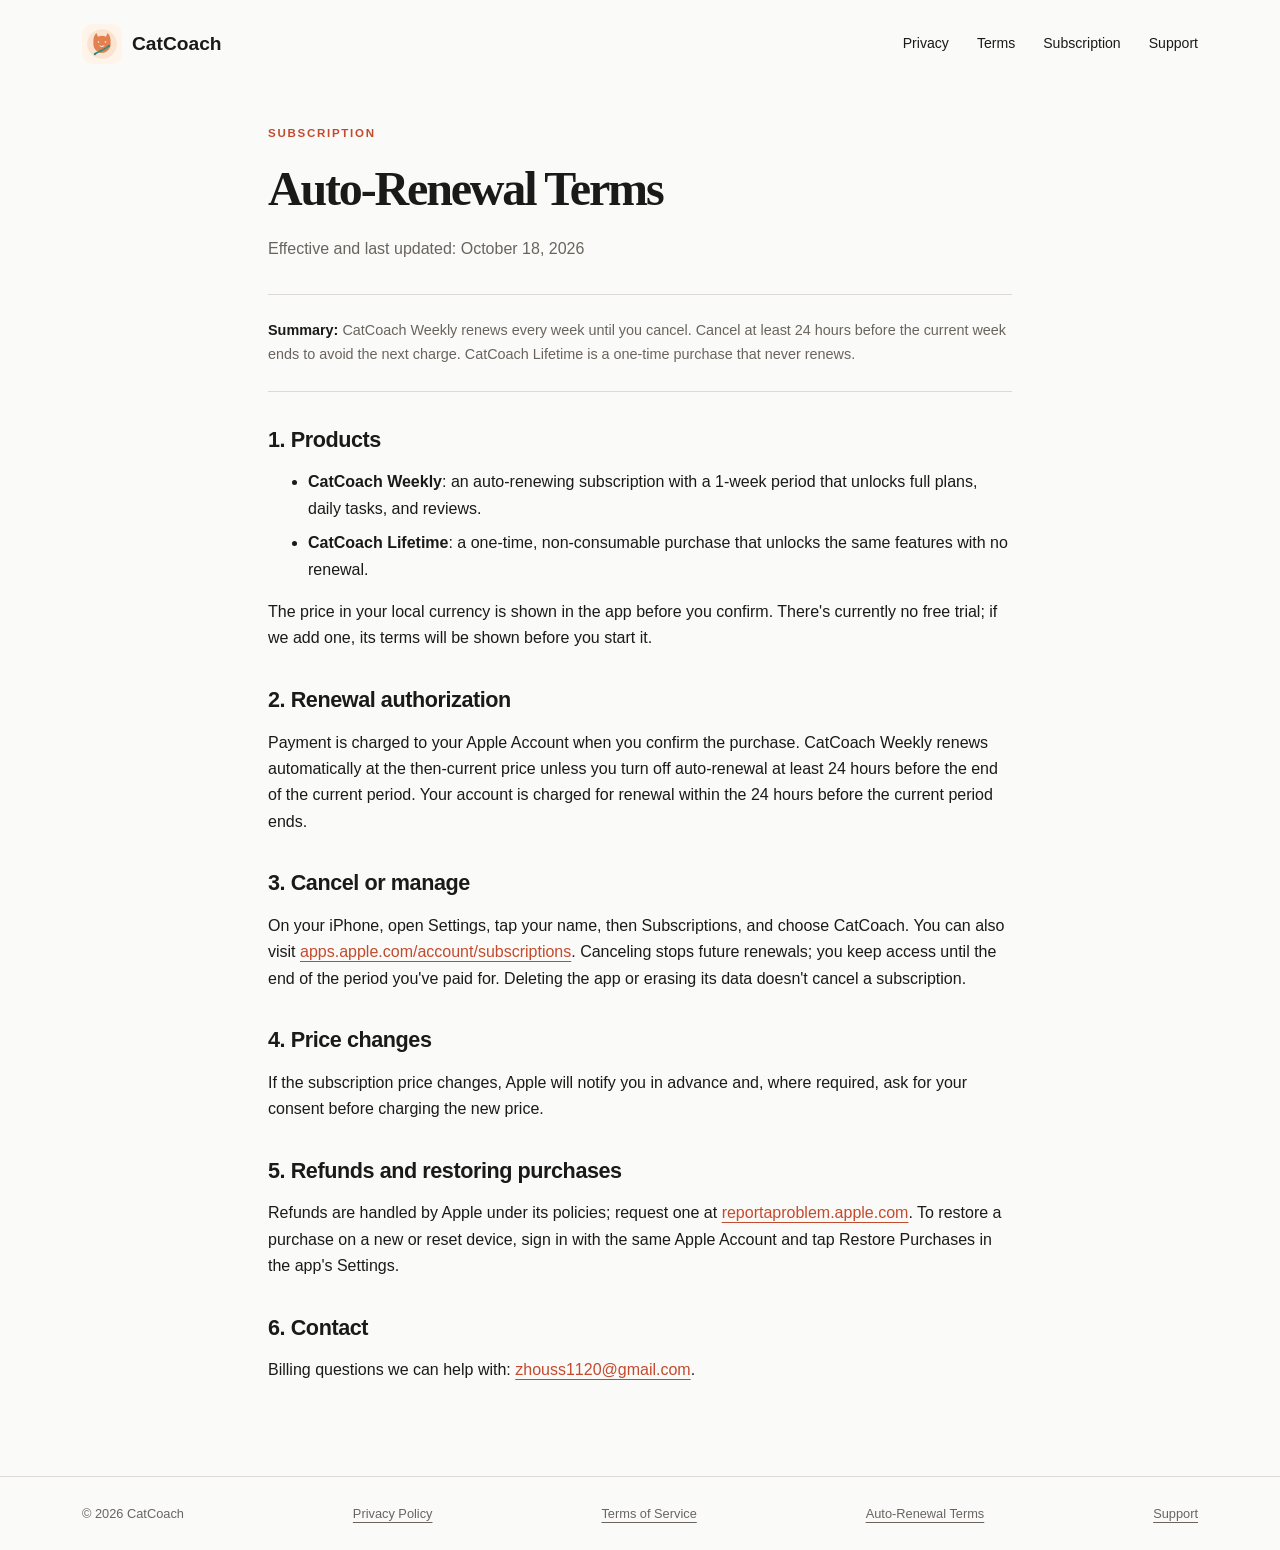
==== auto-renewal.html @ e2188e62 "Publish CatCoach public website and legal pages" ====
<!doctype html>
<html lang="en">
<head>
<meta charset="utf-8">
<meta name="viewport" content="width=device-width, initial-scale=1">
<meta name="theme-color" content="#FAFAF8">
<title>Auto-Renewal Terms: CatCoach</title>
<link rel="icon" href="assets/catcoach-icon.svg" type="image/svg+xml">
<link rel="stylesheet" href="styles.css">
</head>
<body>
<header class="site-header">
  <a class="brand" href="index.html"><img src="assets/catcoach-icon.svg" alt="" width="40" height="40"><span>CatCoach</span></a>
  <nav class="site-nav" aria-label="Site"><a href="privacy.html">Privacy</a><a href="terms.html">Terms</a><a href="auto-renewal.html">Subscription</a><a href="index.html#support">Support</a></nav>
</header>
<main>
  <p class="eyebrow">Subscription</p>
  <h1>Auto-Renewal Terms</h1>
  <p class="meta">Effective and last updated: October 18, 2026</p>
  <div class="notice"><strong>Summary:</strong> CatCoach Weekly renews every week until you cancel. Cancel at least 24 hours before the current week ends to avoid the next charge. CatCoach Lifetime is a one-time purchase that never renews.</div>

  <h2>1. Products</h2>
  <ul>
    <li><strong>CatCoach Weekly</strong>: an auto-renewing subscription with a 1-week period that unlocks full plans, daily tasks, and reviews.</li>
    <li><strong>CatCoach Lifetime</strong>: a one-time, non-consumable purchase that unlocks the same features with no renewal.</li>
  </ul>
  <p>The price in your local currency is shown in the app before you confirm. There's currently no free trial; if we add one, its terms will be shown before you start it.</p>

  <h2>2. Renewal authorization</h2>
  <p>Payment is charged to your Apple Account when you confirm the purchase. CatCoach Weekly renews automatically at the then-current price unless you turn off auto-renewal at least 24 hours before the end of the current period. Your account is charged for renewal within the 24 hours before the current period ends.</p>

  <h2>3. Cancel or manage</h2>
  <p>On your iPhone, open Settings, tap your name, then Subscriptions, and choose CatCoach. You can also visit <a href="https://apps.apple.com/account/subscriptions">apps.apple.com/account/subscriptions</a>. Canceling stops future renewals; you keep access until the end of the period you've paid for. Deleting the app or erasing its data doesn't cancel a subscription.</p>

  <h2>4. Price changes</h2>
  <p>If the subscription price changes, Apple will notify you in advance and, where required, ask for your consent before charging the new price.</p>

  <h2>5. Refunds and restoring purchases</h2>
  <p>Refunds are handled by Apple under its policies; request one at <a href="https://reportaproblem.apple.com">reportaproblem.apple.com</a>. To restore a purchase on a new or reset device, sign in with the same Apple Account and tap Restore Purchases in the app's Settings.</p>

  <h2>6. Contact</h2>
  <p>Billing questions we can help with: <a href="mailto:zhouss1120@gmail.com">zhouss1120@gmail.com</a>.</p>
</main>
<footer class="site-footer"><div><span>© 2026 CatCoach</span><a href="privacy.html">Privacy Policy</a><a href="terms.html">Terms of Service</a><a href="auto-renewal.html">Auto-Renewal Terms</a><a href="index.html#support">Support</a></div></footer>
</body>
</html>
---- styles.css ----
:root{--bg:#fafaf8;--surface:#f2efea;--ink:#1a1a1a;--muted:#69645e;--accent:#c44a2e;--line:#ded9d3;--soft:#f5e8df;color-scheme:light dark;font-family:-apple-system,BlinkMacSystemFont,"Segoe UI",sans-serif;color:var(--ink);background:var(--bg);line-height:1.65}
*{box-sizing:border-box}html{scroll-behavior:smooth;scroll-padding-top:24px}body{margin:0}a{color:var(--accent);text-underline-offset:4px}a:focus-visible,summary:focus-visible{outline:3px solid var(--accent);outline-offset:5px}img{max-width:100%;display:block}h1,h2{font-family:Georgia,"Times New Roman",serif;letter-spacing:-.045em;line-height:1.1}h1{font-size:clamp(2.6rem,5vw,4rem);margin:20px 0}h2{font-size:clamp(1.9rem,3vw,2.7rem);margin:18px 0}h3{line-height:1.3;font-size:1.12rem;font-weight:600}p{margin:12px 0}li{margin:8px 0}.muted,.meta{color:var(--muted)}.eyebrow{font-size:.72rem;font-weight:650;letter-spacing:.15em;text-transform:uppercase;color:var(--accent);margin:0 0 14px}.site-header{max-width:1180px;margin:auto;padding:24px 32px;display:flex;justify-content:space-between;align-items:center;gap:20px}.brand{display:flex;align-items:center;gap:10px;text-decoration:none;color:var(--ink);font-weight:700;font-size:1.2rem}.brand img{border-radius:10px}.site-nav{display:flex;gap:28px;flex-wrap:wrap}.site-nav a{font-size:.88rem;color:var(--ink);text-decoration:none}.site-nav a:hover{color:var(--accent)}main{max-width:800px;margin:auto;padding:36px 28px 80px}main>h2{font-family:inherit;letter-spacing:-.02em;font-size:1.35rem;margin-top:36px}main>h1{font-size:3rem}.home{max-width:1180px;padding:32px 32px 80px}.home-hero{display:grid;grid-template-columns:1.05fr 1fr;gap:64px;align-items:center;padding:20px 0 80px}.home-hero h1{font-size:clamp(3.5rem,5.5vw,4.6rem);margin:20px 0 24px}.lead{font-size:1.12rem;color:var(--muted);max-width:450px}.button{display:inline-flex;gap:40px;align-items:center;justify-content:space-between;background:var(--accent);color:#fff;text-decoration:none;font-size:.95rem;font-weight:600;border-radius:12px;padding:15px 22px;margin-top:22px}.availability{font-size:.75rem;color:var(--muted);margin-top:14px}.hero-photo{margin:0;position:relative;overflow:hidden;border-radius:26px;background:var(--surface)}.hero-photo img{width:100%;height:490px;object-fit:cover;object-position:50% 24%}.hero-photo figcaption{position:absolute;bottom:0;left:0;right:0;color:#fff;padding:50px 24px 20px;background:linear-gradient(transparent,rgba(0,0,0,.65));font-size:.85rem}.intro{padding:56px 0 64px;border-top:1px solid var(--line)}.steps{display:grid;grid-template-columns:repeat(3,1fr);gap:40px;margin-top:40px}.step-number{font-family:Georgia,serif;font-size:2rem;color:var(--accent)}.steps p{color:var(--muted);font-size:.95rem}.split-section{display:grid;grid-template-columns:1fr 1fr;gap:80px;padding:64px 0;border-top:1px solid var(--line)}.behavior-list{list-style:none;padding:0;margin:0}.behavior-list li{border-bottom:1px solid var(--line);padding:12px 0;margin:0;font-size:1.1rem}.privacy-note{background:var(--surface);border-radius:24px;padding:44px;max-width:100%}.privacy-note p:not(.eyebrow){max-width:720px;color:var(--muted)}.notice{padding:24px 0;margin:32px 0;border-top:1px solid var(--line);border-bottom:1px solid var(--line);color:var(--muted);font-size:.9rem}.notice strong{color:var(--ink)}.contact-section{padding:40px 0}.contact-email{font-size:clamp(1.1rem,3vw,1.7rem);overflow-wrap:anywhere}.faq{margin-top:32px}.faq h2{margin-bottom:28px}details{border-top:1px solid var(--line);padding:18px 0}summary{cursor:pointer;font-weight:600;min-height:32px}details p{color:var(--muted)}.site-footer{border-top:1px solid var(--line);color:var(--muted);font-size:.8rem}.site-footer>div{max-width:1180px;margin:auto;padding:26px 32px;display:flex;gap:24px;justify-content:space-between;flex-wrap:wrap}.site-footer nav{display:flex;gap:22px;flex-wrap:wrap}.site-footer a{color:var(--muted)}
@media(max-width:720px){.site-header{padding:20px;align-items:flex-start}.site-nav{gap:14px;justify-content:flex-end}.site-nav a{font-size:.78rem}.home{padding:20px}.home-hero{grid-template-columns:1fr;gap:28px;padding:16px 0 48px}.home-hero h1{font-size:3rem}.hero-photo img{height:380px}.steps{grid-template-columns:1fr;gap:22px}.steps article{border-bottom:1px solid var(--line);padding-bottom:16px}.split-section{grid-template-columns:1fr;gap:20px;padding:40px 0}.privacy-note{padding:28px}.intro{padding:40px 0}.site-footer>div{padding:24px 20px}.site-footer nav{gap:16px}main>h1{font-size:2.5rem}}
@media(prefers-color-scheme:dark){:root{--bg:#1b1917;--surface:#26221f;--ink:#f4f0ea;--muted:#b7aea5;--accent:#f08a66;--line:#514942;--soft:#33271f}.button{background:#c44a2e}}
@media(prefers-reduced-motion:reduce){html{scroll-behavior:auto}}
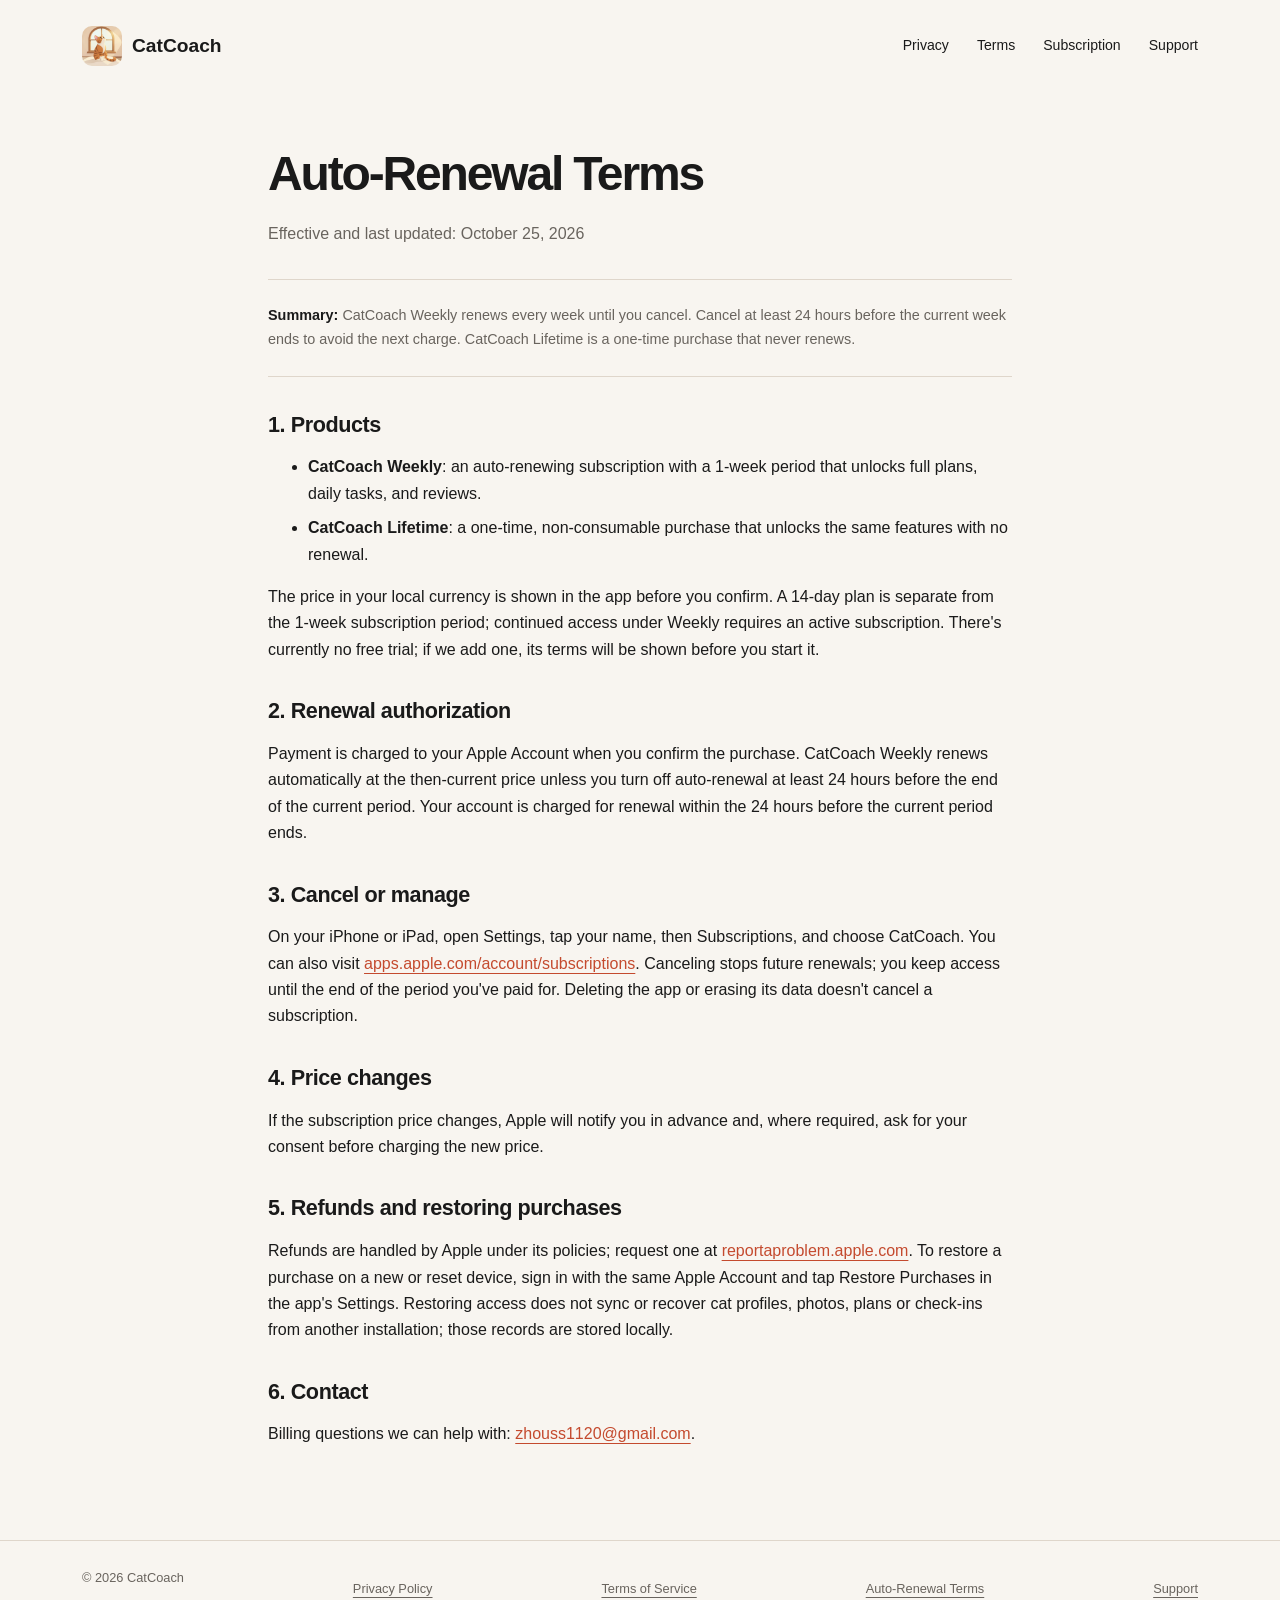
==== commit 8dfa7a41: "Refresh approved artwork, current app flow and legal disclosures" ====
--- a/auto-renewal.html
+++ b/auto-renewal.html
@@ -3,20 +3,20 @@
 <head>
 <meta charset="utf-8">
 <meta name="viewport" content="width=device-width, initial-scale=1">
-<meta name="theme-color" content="#FAFAF8">
+<meta name="theme-color" content="#F8F5F0">
 <title>Auto-Renewal Terms: CatCoach</title>
-<link rel="icon" href="assets/catcoach-icon.svg" type="image/svg+xml">
+<link rel="icon" href="assets/catcoach-a4.png" type="image/png">
+<link rel="apple-touch-icon" href="assets/apple-touch-icon.png" sizes="180x180">
 <link rel="stylesheet" href="styles.css">
 </head>
 <body>
 <header class="site-header">
-  <a class="brand" href="index.html"><img src="assets/catcoach-icon.svg" alt="" width="40" height="40"><span>CatCoach</span></a>
+  <a class="brand" href="index.html"><img src="assets/catcoach-a4.png" alt="" width="40" height="40"><span>CatCoach</span></a>
   <nav class="site-nav" aria-label="Site"><a href="privacy.html">Privacy</a><a href="terms.html">Terms</a><a href="auto-renewal.html">Subscription</a><a href="index.html#support">Support</a></nav>
 </header>
 <main>
-  <p class="eyebrow">Subscription</p>
   <h1>Auto-Renewal Terms</h1>
-  <p class="meta">Effective and last updated: October 18, 2026</p>
+  <p class="meta">Effective and last updated: October 25, 2026</p>
   <div class="notice"><strong>Summary:</strong> CatCoach Weekly renews every week until you cancel. Cancel at least 24 hours before the current week ends to avoid the next charge. CatCoach Lifetime is a one-time purchase that never renews.</div>
 
   <h2>1. Products</h2>
@@ -24,19 +24,19 @@
     <li><strong>CatCoach Weekly</strong>: an auto-renewing subscription with a 1-week period that unlocks full plans, daily tasks, and reviews.</li>
     <li><strong>CatCoach Lifetime</strong>: a one-time, non-consumable purchase that unlocks the same features with no renewal.</li>
   </ul>
-  <p>The price in your local currency is shown in the app before you confirm. There's currently no free trial; if we add one, its terms will be shown before you start it.</p>
+  <p>The price in your local currency is shown in the app before you confirm. A 14-day plan is separate from the 1-week subscription period; continued access under Weekly requires an active subscription. There's currently no free trial; if we add one, its terms will be shown before you start it.</p>
 
   <h2>2. Renewal authorization</h2>
   <p>Payment is charged to your Apple Account when you confirm the purchase. CatCoach Weekly renews automatically at the then-current price unless you turn off auto-renewal at least 24 hours before the end of the current period. Your account is charged for renewal within the 24 hours before the current period ends.</p>
 
   <h2>3. Cancel or manage</h2>
-  <p>On your iPhone, open Settings, tap your name, then Subscriptions, and choose CatCoach. You can also visit <a href="https://apps.apple.com/account/subscriptions">apps.apple.com/account/subscriptions</a>. Canceling stops future renewals; you keep access until the end of the period you've paid for. Deleting the app or erasing its data doesn't cancel a subscription.</p>
+  <p>On your iPhone or iPad, open Settings, tap your name, then Subscriptions, and choose CatCoach. You can also visit <a href="https://apps.apple.com/account/subscriptions">apps.apple.com/account/subscriptions</a>. Canceling stops future renewals; you keep access until the end of the period you've paid for. Deleting the app or erasing its data doesn't cancel a subscription.</p>
 
   <h2>4. Price changes</h2>
   <p>If the subscription price changes, Apple will notify you in advance and, where required, ask for your consent before charging the new price.</p>
 
   <h2>5. Refunds and restoring purchases</h2>
-  <p>Refunds are handled by Apple under its policies; request one at <a href="https://reportaproblem.apple.com">reportaproblem.apple.com</a>. To restore a purchase on a new or reset device, sign in with the same Apple Account and tap Restore Purchases in the app's Settings.</p>
+  <p>Refunds are handled by Apple under its policies; request one at <a href="https://reportaproblem.apple.com">reportaproblem.apple.com</a>. To restore a purchase on a new or reset device, sign in with the same Apple Account and tap Restore Purchases in the app's Settings. Restoring access does not sync or recover cat profiles, photos, plans or check-ins from another installation; those records are stored locally.</p>
 
   <h2>6. Contact</h2>
   <p>Billing questions we can help with: <a href="mailto:zhouss1120@gmail.com">zhouss1120@gmail.com</a>.</p>
--- a/styles.css
+++ b/styles.css
@@ -1,5 +1,12 @@
-:root{--bg:#fafaf8;--surface:#f2efea;--ink:#1a1a1a;--muted:#69645e;--accent:#c44a2e;--line:#ded9d3;--soft:#f5e8df;color-scheme:light dark;font-family:-apple-system,BlinkMacSystemFont,"Segoe UI",sans-serif;color:var(--ink);background:var(--bg);line-height:1.65}
-*{box-sizing:border-box}html{scroll-behavior:smooth;scroll-padding-top:24px}body{margin:0}a{color:var(--accent);text-underline-offset:4px}a:focus-visible,summary:focus-visible{outline:3px solid var(--accent);outline-offset:5px}img{max-width:100%;display:block}h1,h2{font-family:Georgia,"Times New Roman",serif;letter-spacing:-.045em;line-height:1.1}h1{font-size:clamp(2.6rem,5vw,4rem);margin:20px 0}h2{font-size:clamp(1.9rem,3vw,2.7rem);margin:18px 0}h3{line-height:1.3;font-size:1.12rem;font-weight:600}p{margin:12px 0}li{margin:8px 0}.muted,.meta{color:var(--muted)}.eyebrow{font-size:.72rem;font-weight:650;letter-spacing:.15em;text-transform:uppercase;color:var(--accent);margin:0 0 14px}.site-header{max-width:1180px;margin:auto;padding:24px 32px;display:flex;justify-content:space-between;align-items:center;gap:20px}.brand{display:flex;align-items:center;gap:10px;text-decoration:none;color:var(--ink);font-weight:700;font-size:1.2rem}.brand img{border-radius:10px}.site-nav{display:flex;gap:28px;flex-wrap:wrap}.site-nav a{font-size:.88rem;color:var(--ink);text-decoration:none}.site-nav a:hover{color:var(--accent)}main{max-width:800px;margin:auto;padding:36px 28px 80px}main>h2{font-family:inherit;letter-spacing:-.02em;font-size:1.35rem;margin-top:36px}main>h1{font-size:3rem}.home{max-width:1180px;padding:32px 32px 80px}.home-hero{display:grid;grid-template-columns:1.05fr 1fr;gap:64px;align-items:center;padding:20px 0 80px}.home-hero h1{font-size:clamp(3.5rem,5.5vw,4.6rem);margin:20px 0 24px}.lead{font-size:1.12rem;color:var(--muted);max-width:450px}.button{display:inline-flex;gap:40px;align-items:center;justify-content:space-between;background:var(--accent);color:#fff;text-decoration:none;font-size:.95rem;font-weight:600;border-radius:12px;padding:15px 22px;margin-top:22px}.availability{font-size:.75rem;color:var(--muted);margin-top:14px}.hero-photo{margin:0;position:relative;overflow:hidden;border-radius:26px;background:var(--surface)}.hero-photo img{width:100%;height:490px;object-fit:cover;object-position:50% 24%}.hero-photo figcaption{position:absolute;bottom:0;left:0;right:0;color:#fff;padding:50px 24px 20px;background:linear-gradient(transparent,rgba(0,0,0,.65));font-size:.85rem}.intro{padding:56px 0 64px;border-top:1px solid var(--line)}.steps{display:grid;grid-template-columns:repeat(3,1fr);gap:40px;margin-top:40px}.step-number{font-family:Georgia,serif;font-size:2rem;color:var(--accent)}.steps p{color:var(--muted);font-size:.95rem}.split-section{display:grid;grid-template-columns:1fr 1fr;gap:80px;padding:64px 0;border-top:1px solid var(--line)}.behavior-list{list-style:none;padding:0;margin:0}.behavior-list li{border-bottom:1px solid var(--line);padding:12px 0;margin:0;font-size:1.1rem}.privacy-note{background:var(--surface);border-radius:24px;padding:44px;max-width:100%}.privacy-note p:not(.eyebrow){max-width:720px;color:var(--muted)}.notice{padding:24px 0;margin:32px 0;border-top:1px solid var(--line);border-bottom:1px solid var(--line);color:var(--muted);font-size:.9rem}.notice strong{color:var(--ink)}.contact-section{padding:40px 0}.contact-email{font-size:clamp(1.1rem,3vw,1.7rem);overflow-wrap:anywhere}.faq{margin-top:32px}.faq h2{margin-bottom:28px}details{border-top:1px solid var(--line);padding:18px 0}summary{cursor:pointer;font-weight:600;min-height:32px}details p{color:var(--muted)}.site-footer{border-top:1px solid var(--line);color:var(--muted);font-size:.8rem}.site-footer>div{max-width:1180px;margin:auto;padding:26px 32px;display:flex;gap:24px;justify-content:space-between;flex-wrap:wrap}.site-footer nav{display:flex;gap:22px;flex-wrap:wrap}.site-footer a{color:var(--muted)}
-@media(max-width:720px){.site-header{padding:20px;align-items:flex-start}.site-nav{gap:14px;justify-content:flex-end}.site-nav a{font-size:.78rem}.home{padding:20px}.home-hero{grid-template-columns:1fr;gap:28px;padding:16px 0 48px}.home-hero h1{font-size:3rem}.hero-photo img{height:380px}.steps{grid-template-columns:1fr;gap:22px}.steps article{border-bottom:1px solid var(--line);padding-bottom:16px}.split-section{grid-template-columns:1fr;gap:20px;padding:40px 0}.privacy-note{padding:28px}.intro{padding:40px 0}.site-footer>div{padding:24px 20px}.site-footer nav{gap:16px}main>h1{font-size:2.5rem}}
-@media(prefers-color-scheme:dark){:root{--bg:#1b1917;--surface:#26221f;--ink:#f4f0ea;--muted:#b7aea5;--accent:#f08a66;--line:#514942;--soft:#33271f}.button{background:#c44a2e}}
+:root{--bg:#f8f5f0;--surface:#efe8de;--ink:#1a1a1a;--muted:#69645e;--accent:#c44a2e;--line:#dfd6cb;--soft:#f5e8df;color-scheme:light dark;font-family:-apple-system,BlinkMacSystemFont,"Segoe UI",sans-serif;color:var(--ink);background:var(--bg);line-height:1.65}
+*{box-sizing:border-box}html{scroll-behavior:smooth;scroll-padding-top:24px}body{margin:0}a{color:var(--accent);text-underline-offset:4px}a:focus-visible,summary:focus-visible{outline:3px solid var(--accent);outline-offset:5px}img{max-width:100%;display:block}h1,h2{text-wrap:balance;font-weight:650;letter-spacing:-.045em;line-height:1.1}h1{font-size:clamp(2.6rem,5vw,4rem);margin:20px 0}h2{font-size:clamp(1.9rem,3vw,2.7rem);margin:18px 0}h3{line-height:1.3;font-size:1.12rem;font-weight:600}p{margin:12px 0}li{margin:8px 0}.muted,.meta{color:var(--muted)}.eyebrow{font-size:.72rem;font-weight:650;letter-spacing:.15em;text-transform:uppercase;color:var(--accent);margin:0 0 14px}.site-header{max-width:1180px;margin:auto;padding:24px 32px;display:flex;justify-content:space-between;align-items:center;gap:20px}.brand{flex-shrink:0;display:flex;align-items:center;gap:10px;text-decoration:none;color:var(--ink);font-weight:700;font-size:1.2rem}.brand img{border-radius:10px}.site-nav{display:flex;gap:28px;flex-wrap:wrap}.site-nav a{display:inline-flex;align-items:center;min-height:44px;font-size:.88rem;color:var(--ink);text-decoration:none}.site-nav a:hover{color:var(--accent)}main{max-width:800px;margin:auto;padding:36px 28px 80px}main>h2{font-family:inherit;letter-spacing:-.02em;font-size:1.35rem;margin-top:36px}main>h1{font-size:3rem}.home{max-width:1180px;padding:32px 32px 80px}.home-hero{display:grid;grid-template-columns:1.05fr 1fr;gap:64px;align-items:center;padding:20px 0 80px}.home-hero h1{font-size:clamp(3.5rem,5.5vw,4.6rem);margin:20px 0 24px}.lead{font-size:1.12rem;color:var(--muted);max-width:450px}.button{min-height:54px;box-shadow:inset 0 0 0 1px #ffffff40,0 6px 18px #c44a2e18;display:inline-flex;gap:40px;align-items:center;justify-content:space-between;background:var(--accent);color:#fff;text-decoration:none;font-size:.95rem;font-weight:600;border-radius:16px;padding:15px 22px;margin-top:22px}.availability{font-size:.75rem;color:var(--muted);margin-top:14px}.hero-art{margin:0;position:relative;overflow:hidden;border-radius:26px;background:var(--surface)}.hero-art img{width:100%;height:auto;aspect-ratio:1.1;object-fit:cover}.hero-art figcaption{position:absolute;bottom:0;left:0;right:0;color:#fff;padding:50px 24px 20px;background:linear-gradient(transparent,rgba(0,0,0,.65));font-size:.85rem}.intro{padding:56px 0 64px;border-top:1px solid var(--line)}.steps{display:grid;grid-template-columns:repeat(3,1fr);gap:40px;margin-top:40px}.step-number{font-weight:600;font-size:2rem;color:var(--accent)}.steps p{color:var(--muted);font-size:.95rem}.split-section{display:grid;grid-template-columns:1fr 1fr;gap:80px;padding:64px 0;border-top:1px solid var(--line)}.behavior-list{list-style:none;padding:0;margin:0}.behavior-list li{border-bottom:1px solid var(--line);padding:12px 0;margin:0;font-size:1.1rem}.privacy-note{background:var(--surface);border-radius:24px;padding:44px;max-width:100%}.privacy-note p:not(.eyebrow){max-width:720px;color:var(--muted)}.notice{padding:24px 0;margin:32px 0;border-top:1px solid var(--line);border-bottom:1px solid var(--line);color:var(--muted);font-size:.9rem}.notice strong{color:var(--ink)}.contact-section{padding:40px 0}.contact-email{font-size:clamp(1.1rem,3vw,1.7rem);overflow-wrap:anywhere}.faq{margin-top:32px}.faq h2{margin-bottom:28px}details{border-top:1px solid var(--line);padding:18px 0}summary{cursor:pointer;font-weight:600;min-height:44px}details p{color:var(--muted)}.site-footer{border-top:1px solid var(--line);color:var(--muted);font-size:.8rem}.site-footer>div{max-width:1180px;margin:auto;padding:26px 32px;display:flex;gap:24px;justify-content:space-between;flex-wrap:wrap}.site-footer nav{display:flex;gap:22px;flex-wrap:wrap}.site-footer a{display:inline-flex;align-items:center;min-height:44px;color:var(--muted)}
+@media(max-width:720px){.site-header{padding:20px;align-items:flex-start}.site-nav{gap:14px;justify-content:flex-end}.site-nav a{display:inline-flex;align-items:center;min-height:44px;font-size:.78rem}.home{padding:20px}.home-hero{grid-template-columns:1fr;gap:28px;padding:16px 0 48px}.home-hero h1{font-size:3rem}.hero-art img{height:auto;aspect-ratio:1.25}.steps{grid-template-columns:1fr;gap:22px}.steps article{border-bottom:1px solid var(--line);padding-bottom:16px}.split-section{grid-template-columns:1fr;gap:20px;padding:40px 0}.privacy-note{padding:28px}.intro{padding:40px 0}.site-footer>div{padding:24px 20px}.site-footer nav{gap:16px}main>h1{font-size:2.5rem}}
+@media(prefers-color-scheme:dark){:root{--bg:#1b1917;--surface:#26221f;--ink:#f4f0ea;--muted:#b7aea5;--accent:#f08a66;--line:#514942;--soft:#33271f}.button{min-height:54px;box-shadow:inset 0 0 0 1px #ffffff40,0 6px 18px #c44a2e18;background:#c44a2e}}
 @media(prefers-reduced-motion:reduce){html{scroll-behavior:auto}}
+
+.app-preview{display:grid;grid-template-columns:repeat(3,1fr);gap:24px;padding-bottom:56px}.app-preview figure{margin:0;overflow:hidden;border-radius:22px;border:1px solid var(--line)}.app-preview img{width:100%;height:auto;aspect-ratio:600/1304;object-fit:cover}
+@media(max-width:720px){.app-preview{gap:12px;padding-bottom:36px}.app-preview figure{border-radius:12px}.brand{font-size:1.05rem;gap:8px}.brand img{width:36px;height:36px}.site-header{gap:14px}.site-nav{gap:2px 14px}.home-hero h1{font-size:clamp(2.75rem,10vw,3.4rem)}}
+@media(max-width:420px){.app-preview{grid-template-columns:1fr;gap:20px;max-width:320px;margin:auto}.home-hero h1{font-size:2.8rem}.site-nav{max-width:180px}}
+
+/* Keep brand and navigation on separate rows on narrow phones. */
+@media(max-width:420px){.site-header{flex-wrap:wrap;align-items:center;padding-bottom:12px}.site-nav{max-width:none;width:100%;justify-content:flex-start;gap:8px 22px}.site-nav a{font-size:.85rem}.home{padding-top:8px}}
